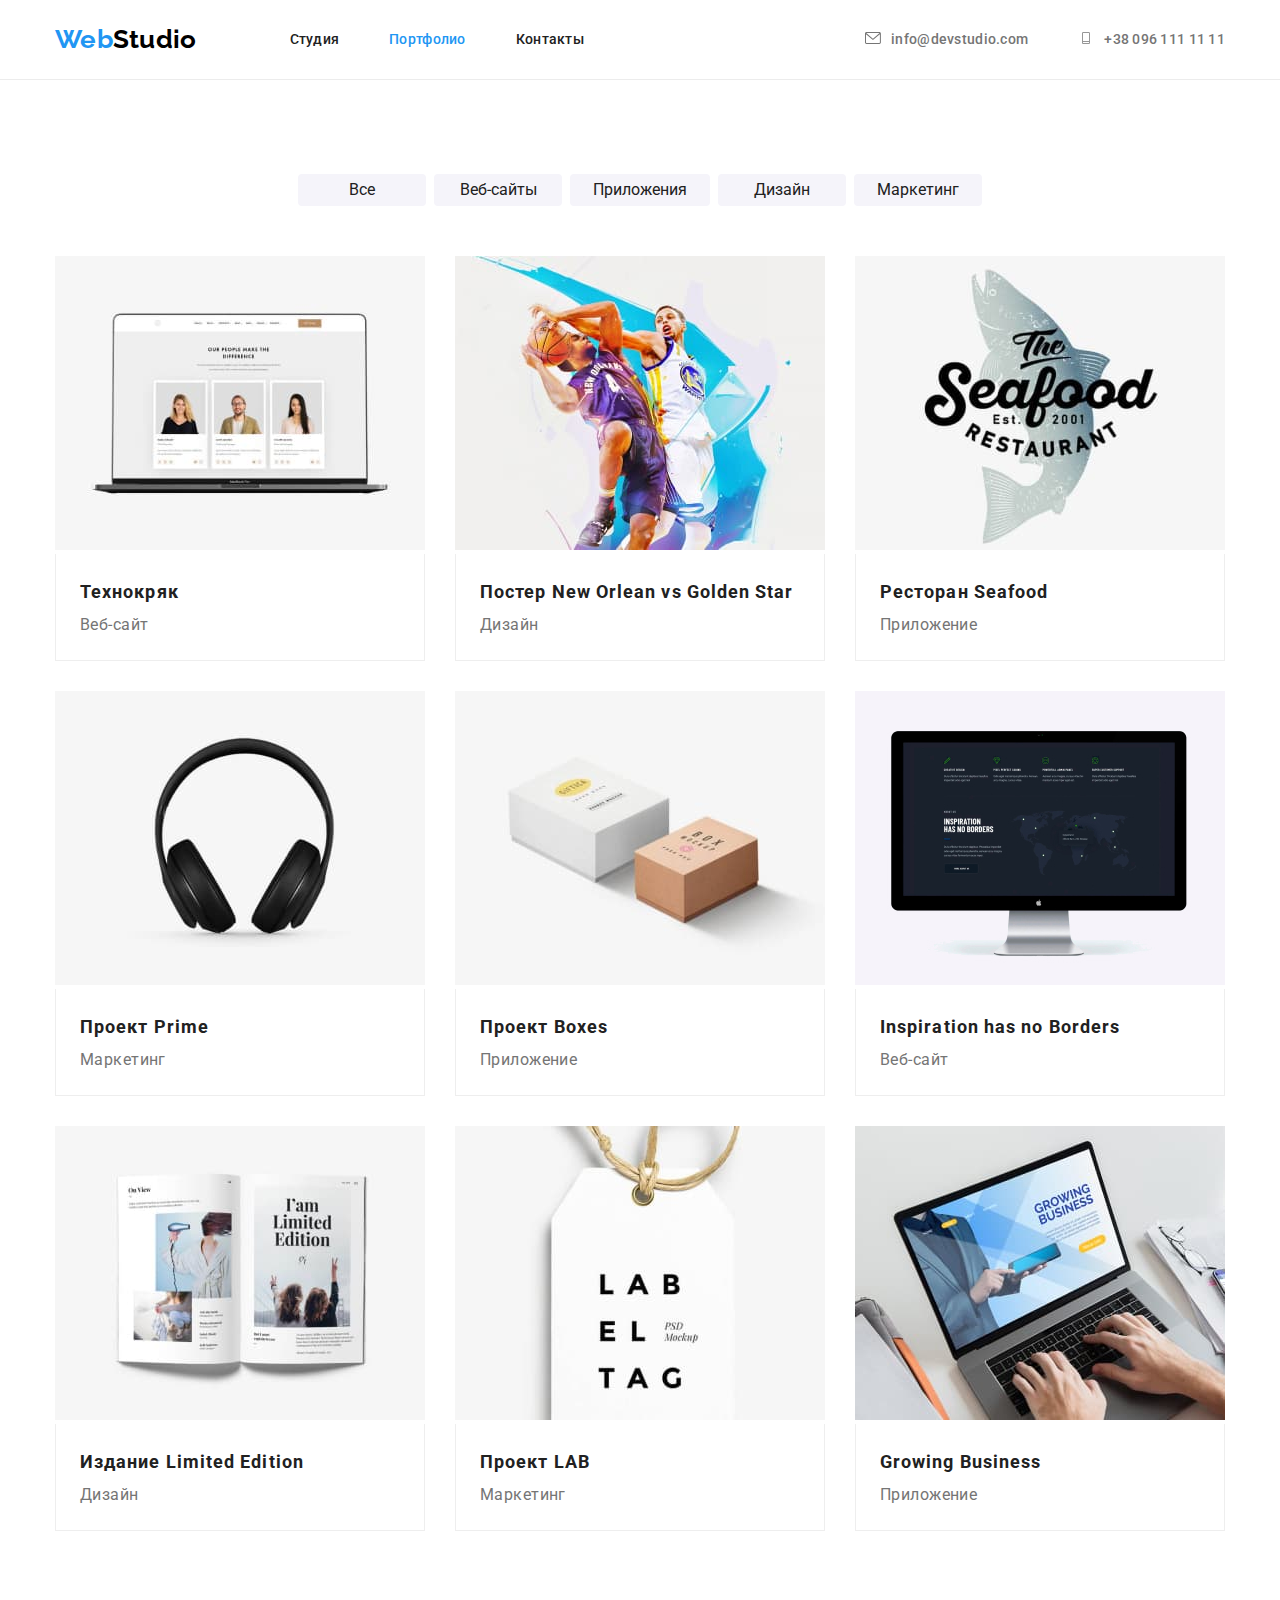
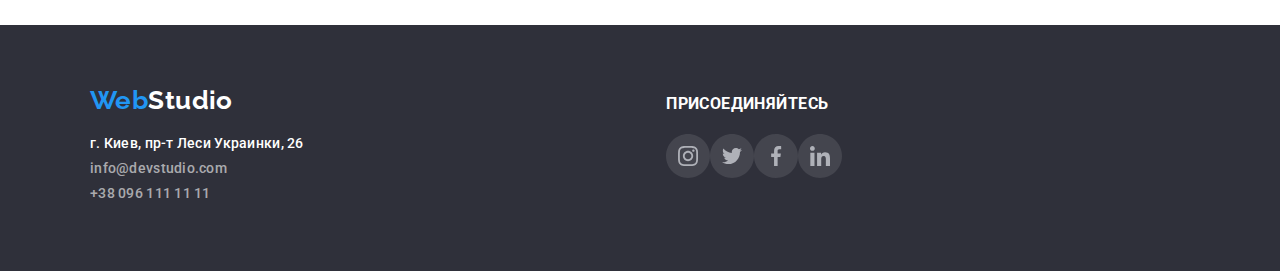
==== portfolio.html @ 5637cded "commit 4 dz" ====
<!DOCTYPE html>
<html lang="ru">

<head>
    <meta charset="UTF-8">
    <meta http-equiv="X-UA-Compatible" content="IE=edge">
    <meta name="viewport" content="width=device-width, initial-scale=1.0">
    <title>Портфолио</title>
    <link rel="preconnect" href="https://fonts.googleapis.com">
    <link rel="preconnect" href="https://fonts.gstatic.com" crossorigin>
    <link href="https://fonts.googleapis.com/css2?family=Raleway:wght@700&family=Roboto:wght@400;500;700;900&display=swap"
        rel="stylesheet">
    <link rel="stylesheet" href="https://cdnjs.cloudflare.com/ajax/libs/modern-normalize/1.1.0/modern-normalize.min.css">
    <link rel="stylesheet" href="./css/style.css">
</head>

<body>
     <header class="page-header">
            <div class="container contacts">
                <nav class="nav-conteiner">
                    <a href="" class="logo"><span class="logo-web">Web</span>Studio</a>
                    <ul class="nav-list">
                        <li class="nav-item"><a class="nav-link" href="./index.html">Студия</a></li>
                        <li class="nav-item"><a class="nav-link current" href="./portfolio.html">Портфолио</a></li>
                        <li class="nav-item"><a class="nav-link" href="">Контакты</a></li>
                    </ul>
                </nav>
                <ul class="contacts">
                    <li class="contacts-item"><a class="contacts-link" href="mailto:info@devstudio.com"></a>
                        <svg class="contacts-svg-mail">
                            <use href="./images/icons.svg/symbol-defs.svg#icon-mailto"></use>
                        </svg>info@devstudio.com
                    </li>
                    <li class="contacts-item"><a class="contacts-link" href="tel:+380961111111"></a>
                        <svg class="contacts-svg-tel">
                            <use href="./images/icons.svg/symbol-defs.svg#icon-tel"></use>
                        </svg>+38 096 111 11 11
                    </li>
                </ul>
            </div>
     </header>
     <main>
        <section class="section">
            <div class="container">
                <ul class="filter">
                    <li class="filter-item"><button type="button" class="filter-button">Все</button></li>
                    <li class="filter-item"><button type="button" class="filter-button">Веб-сайты</button></li>
                    <li class="filter-item"><button type="button" class="filter-button">Приложения</button></li>
                    <li class="filter-item"><button type="button" class="filter-button">Дизайн</button></li>
                    <li class="filter-item"><button type="button" class="filter-button">Маркетинг</button></li>
                </ul>
                <ul class="portfolio">
                    <li class="portfolio-item">
                        <a href="" class="portfolio-link">
                        <img class="portfolio-images" src="./images/img3.jpg" alt="открытый ноутбук на каотором изображено 3 человека " width="370" >
                        <div class="portfolio-title-description">
                             <h3 class="portfolio-title">Технокряк</h3>
                             <p class="portfolio-description">Веб-сайт</p>
                        </div>
                        </a>
                    </li>
                    <li class="portfolio-item">
                        <a href="" class="portfolio-link">
                        <img class="portfolio-images" src="./images/img1.jpg" alt="Постер New Orlean vs Golden Star" width="370" >
                        <div class="portfolio-title-description">
                             <h3 class="portfolio-title">Постер New Orlean vs Golden Star</h3>
                             <p class="portfolio-description">Дизайн</p>
                        </div>
                        </a>
                    </li>
                    <li class="portfolio-item">
                        <a href="" class="portfolio-link">
                        <img class="portfolio-images" src="./images/img2.jpg" alt="Ресторан Seafood" width="370" >
                        <div class="portfolio-title-description">
                             <h3 class="portfolio-title">Ресторан Seafood</h3>
                             <p class="portfolio-description">Приложение</p>
                        </div>
                        </a>
                    </li>
                    <li class="portfolio-item">
                        <a href="" class="portfolio-link">
                        <img class="portfolio-images" src="./images/img4.jpg" alt="черные наушники большие" width="370" >
                        <div class="portfolio-title-description">
                             <h3 class="portfolio-title">Проект Prime</h3>
                             <p class="portfolio-description">Маркетинг</p>
                        </div>
                        </a>
                    </li>
                    <li class="portfolio-item">
                        <a href="" class="portfolio-link">
                        <img class="portfolio-images" src="./images/img5.jpg" alt="посылка box" width="370">
                        <div class="portfolio-title-description">
                             <h3 class="portfolio-title">Проект Boxes</h3>
                             <p class="portfolio-description">Приложение</p>
                        </div>
                        </a>
                    </li>
                    <li class="portfolio-item">
                        <a href="" class="portfolio-link">
                        <img class="portfolio-images" src="./images/img6.jpg" alt="открыта страница на компьютере" width="370">
                        <div class="portfolio-title-description">
                             <h3 class="portfolio-title">Inspiration has no Borders</h3>
                             <p class="portfolio-description">Веб-сайт</p>
                        </div>
                        </a>
                    </li>
                    <li class="portfolio-item">
                        <a href="" class="portfolio-link">
                        <img  class="portfolio-images" src="./images/img7.jpg" alt="журнал в развороте" width="370">
                        <div class="portfolio-title-description">
                             <h3 class="portfolio-title">Издание Limited Edition</h3>
                             <p class="portfolio-description">Дизайн</p>
                        </div>
                        </a>
                    </li>
                    <li class="portfolio-item">
                        <a href="" class="portfolio-link">
                        <img class="portfolio-images" src="./images/img8.jpg" alt="белая этикетка" width="370"> 
                        <div class="portfolio-title-description">
                             <h3 class="portfolio-title">Проект LAB</h3>
                             <p class="portfolio-description">Маркетинг</p>
                        </div>
                        </a>
                    </li>
                    <li class="portfolio-item">
                        <a href="" class="portfolio-link">
                        <img class="portfolio-images" src="./images/img9.jpg" alt="человек печатает на ноутбуке" width="370">
                        <div class="portfolio-title-description">
                             <h3 class="portfolio-title">Growing Business</h3>
                             <p class="portfolio-description">Приложение</p>
                        </div>
                        </a>
                    </li>
                </ul>
            </div>
         </section>
    </main>   
 <footer class="footer-nav">
            <div class="container footer">
                 <a href="" class="logo-footer"><span class="logo-web">Web</span>Studio</a>
                 <address>
                     <ul class="footer-contacts item">
                         <li class="address-footer">г. Киев, пр-т Леси Украинки, 26</li>
                         <li><a class="contacts-link-footer" href="mailto:info@devstudio.com">info@devstudio.com</a></li>
                         <li><a class="contacts-link-footer" href="tel:+380961111111">+38 096 111 11 11</a></li>
                     </ul>
                </address>
             </div>
            <div class="icons-footer">
                <h3 class="heading-footer">ПРИСОЕДИНЯЙТЕСЬ</h3>
                <ul class="icons-link-footer">
                    <li><a href="" class="icons-link-footer"><svg class="icons-clients">
                                <use href="./images/icons.svg/symbol-defs.svg#icon-insta"></use>
                            </svg>
                        </a>
                    </li>
                    <li><a href="" class="icons-link-footer"><svg class="icons-clients">
                                <use href="./images/icons.svg/symbol-defs.svg#icon-twitter"></use>
                            </svg>
                        </a>
                    </li>
                    <li><a href="" class="icons-link-footer"><svg class="icons-clients">
                                <use href="./images/icons.svg/symbol-defs.svg#icon-facebook"></use>
                            </svg>
                        </a>
                    </li>
                    <li><a href="" class="icons-link-footer"><svg class="icons-clients">
                                <use href="./images/icons.svg/symbol-defs.svg#icon-in"></use>
                            </svg>
                        </a>
                    </li>
                </ul>
            </div>
 </footer>
</body>
</html>
---- css/style.css ----
:root {
  --primary-text-color: #757575;
  --second-color-white: #ffffff;
  --second-color-black: #212121;
  --accent-color: #2196f3;
}
body {
  color: var(--primary-text-color);
  font-family: Roboto, sans-serif;
  letter-spacing: 0.03em;
  font-size: 14px;
  line-height: 1.14;
  margin: 0;
}
.container {
  margin-left: auto;
  margin-right: auto;
  width: 1200px;
  padding-left: 15px;
  padding-right: 15px;
}
.section {
  padding-top: 94px;
  padding-bottom: 94px;
}
h1,
h2,
h3,
ul,
p {
  padding: 0;
  margin: 0;
  list-style: none;
}

/*Оформление логотипа*/
.logo,
.logo-footer {
  text-decoration: none;
  font-family: Raleway, cursive;
  font-weight: 700;
  font-size: 26px;
  line-height: 1.19;
  color: #000000;
}
.logo-footer {
  color: var(--second-color-white);
  margin-bottom: 20px;
  display: inline-block;
}
.logo-web {
  color: var(--accent-color);
}
.logo {
  margin-right: 93px;
}

/*Оформление нафигации header*/
.page-header {
  border-bottom: 1px solid #ececec;
  height: 80px;
  display: flex;
}
.nav-item,
.contacts {
  letter-spacing: 0.02em;
  font-weight: 500;
}

.nav-item :focus,
.nav-item :hover,
.contacts-item :hover,
.contacts-item :focus {
  color: var(--accent-color);
}
.nav-link.current {
  color: var(--accent-color);
}
.nav-link {
  color: var(--second-color-black);
  text-decoration: none;
}
.contacts-link {
  color: var(--primary-text-color);
  text-decoration: none;
}
.nav-conteiner {
  display: flex;
  align-items: center;
}
.nav-list {
  display: flex;
}
.contacts {
  display: flex;
  margin-left: auto;
}
.container.contacts {
  display: flex;
  align-items: center;
}
.nav-item:not(:last-child) {
  margin-right: 50px;
}
.contacts-item:not(:last-child) {
  margin-right: 50px;
}
.contacts-item {
  display: flex;
}
.contacts-svg-mail {
  width: 16px;
  height: 12px;
  fill: #757575;
  margin-right: 10px;
}
.contacts-svg-mail:hover,
.contacts-svg-mail:focus,
.contacts-svg-tel:hover,
.contacts-svg-tel:focus {
  fill: var(--accent-color);
}
.contacts-svg-tel {
  width: 16px;
  height: 12px;
  fill: #757575;
  margin-right: 10px;
}
/*Оформление нафигации footer*/
.footer-contacts.item {
  letter-spacing: 0.02em;
  font-weight: 500;
  color: var(--second-color-white);
  font-style: normal;
}
.address-footer {
  margin-bottom: 9px;
}
.footer-nav {
  background-color: #2f303a;
  padding-top: 60px;
  padding-bottom: 60px;
  display: flex;
  align-items: baseline;
}
.contacts-link-footer {
  color: rgba(255, 255, 255, 0.6);
  text-decoration: none;
  padding-bottom: 9px;
  display: block;
}
.contacts-link-foote:not(:last-child) {
  padding-bottom: 9px;
}
.icons-link-footer {
  height: 44px;
  width: 44px;
  border-radius: 50%;
  display: flex;
  display: flex;
  fill: rgba(255, 255, 255, 0.1);
}
.icons-footer {
  width: 100%;
  align-items: center;
  justify-content: flex-start;
}
.icons-link-footer svg {
  width: inherit;
  height: inherit;
}
.icons-link-footer :hover,
.icons-link-footer :focus {
  fill: var(--accent-color);
}
.container.footer {
  margin-left: 75px;
}
.heading-footer {
  padding-bottom: 20px;
  color: var(--second-color-white);
}

/* Оформление  кнопок*/
.hero-button {
  display: inline-block;
  background-color: var(--accent-color);
  color: var(--second-color-white);
  border: 1px solid transparent;
  border-radius: 4px;
  letter-spacing: 0.06em;
  font-weight: 700;
  font-size: 16px;
  line-height: 1.8;
  cursor: pointer;
  padding: 10px 32px;
  min-width: 200px;
  margin-top: 30px;
}
.hero-button :focus,
.hero-button :hover {
  color: var(--accent-color);
  box-shadow: 0px 4px 4px rgba(0, 0, 0, 0.15);
  border-radius: 4px;
}
.filter-button {
  background-color: #f5f4fa;
  color: var(--second-color-black);
  border: 1px solid transparent;
  border-radius: 4px;
  list-style: none;
  cursor: pointer;
  padding: 6px 22px;
  display: inline-block;
  min-width: 128px;
  text-align: center;
}
.filter-item :focus,
.filter-item :hover {
  background-color: var(--accent-color);
  color: var(--second-color-white);
  border-color: var(--accent-color);
  box-shadow: 0px 3px 1px rgba(0, 0, 0, 0.1), 0px 1px 2px rgba(0, 0, 0, 0.08),
    0px 2px 2px rgba(0, 0, 0, 0.12);
  border-radius: 4px;
}
.filter-item {
  font-weight: 500;
  font-size: 16px;
  line-height: 1.6;
}

/* Оформление секции герой*/
.hero {
  background-color: #2f303a;
  text-align: center;
  padding: 200px 0;
  background-image: linear-gradient(
      to bottom,
      rgba(47, 48, 58, 0.4),
      rgba(47, 48, 58, 0.4)
    ),
    url(../images/backgroundhero.jpg);
  background-size: cover;
  background-position: center;
}
.hero-title {
  color: var(--second-color-white);
  font-weight: 900;
  font-size: 44px;
  line-height: 1 0.36;
  letter-spacing: 0.06em;
}

/* Оформление секции advantages-list */
.advantages-title {
  font-weight: 700;
  color: var(--second-color-black);
  margin-bottom: 10px;
}
.advantages-text {
  line-height: 1.71;
  color: var(--primary-text-color);
}
.advantages-item:not(:last-child) {
  margin-right: 30px;
}
.advantages-list {
  display: flex;
}
.advantages-item::before {
  display: block;
  content: "";
  height: 120px;
  background-color: #f5f4fa;
  background-repeat: no-repeat;
  background-position: center;
  margin-bottom: 30px;
}
.icon-antenna::before {
  background-image: url(../images/icons.svg/antenna.svg);
}
.icon-clock::before {
  background-image: url(../images/icons.svg/clock.svg);
}
.icon-diagram::before {
  background-image: url(../images/icons.svg/diagram.svg);
}
.icon-astronaut::before {
  background-image: url(../images/icons.svg/astronaut.svg);
}

/* Оформление секции "Чем мы занимаемся"*/
.img,
.team-images .portfolio-images {
  display: block;
  width: 100%;
  height: auto;
}
.section.work {
  padding-top: 0;
}
.second-heading {
  margin-bottom: 50px;
}
.works {
  display: flex;
}
.works-item:not(:last-child) {
  margin-right: 30px;
}

/* Оформление секции "Наша команда"*/
.second-heading,
.second-heading-team {
  font-weight: 700;
  font-size: 36px;
  line-height: 2;
  color: var(--second-color-black);
  text-align: center;
}
.second-heading-team {
  margin-bottom: 50px;
}
.section.team {
  background-color: #f5f4fa;
}
.team-item {
  box-shadow: 0px 1px 3px rgba(0, 0, 0, 0.12), 0px 1px 1px rgba(0, 0, 0, 0.14),
    0px 2px 1px rgba(0, 0, 0, 0.2);
  border-radius: 0px 0px 4px 4px;
  background-color: var(--second-color-white);
}
.team-title-description {
  padding-top: 30px;
  padding-bottom: 16px;
}
.team-title {
  font-weight: 500;
  font-size: 16px;
  line-height: 1.18;
  color: var(--second-color-black);
  text-align: center;
  margin-bottom: 10px;
}
.team-description {
  font-size: 16px;
  line-height: 1.18;
  color: var(--primary-text-color);
  text-align: center;
}
.team-list {
  display: flex;
}
.team-item:not(:last-child) {
  margin-right: 30px;
}
.team-icons {
  display: flex;
  width: 100%;
  align-items: center;
  justify-content: space-between;
  padding: 0 32px 30px;
}
.icons-link {
  height: 44px;
  width: 44px;
  border-radius: 50%;
  fill: white;
}

.icons-link svg {
  width: inherit;
  height: inherit;
}
.icons-link :hover.icons-social,
.icons-link :focus.icons-social {
  fill: var(--accent-color);
  fill-opacity: 1;
}

/* Оформление секции наши клиенты */
.icons-link-clients {
  display: flex;
  height: 92px;
  width: 170px;
  border: 1px solid #afb1b8;
}
.icons-link-clients :hover,
.icons-link-clients .footer-nav {
  border: 1px solid var(--accent-color);
}
.cleent-icons {
  display: flex;
  width: 100%;
  align-items: center;
  justify-content: space-between;
}

/* Оформление страницы,секции портфолио */
.portfolio-title-description {
  padding-top: 20px;
  padding-bottom: 20px;
  border-right: 1px solid #eeeeee;
  border-bottom: 1px solid #eeeeee;
  border-left: 1px solid #eeeeee;
}
.portfolio-item {
  background: var(--second-color-white);
  box-sizing: border-box;
  margin-right: 30px;
  margin-bottom: 30px;
}
.portfolio-item :focus,
.portfolio-item :hover {
  box-shadow: 0px 1px 1px rgba(0, 0, 0, 0.12), 0px 4px 4px rgba(0, 0, 0, 0.06),
    1px 4px 6px rgba(0, 0, 0, 0.16);
}
.portfolio-title {
  font-weight: 700;
  font-size: 18px;
  line-height: 2;
  letter-spacing: 0.06em;
  color: var(--second-color-black);
  padding-left: 24px;
}
.portfolio-description {
  font-size: 16px;
  line-height: 1.87;
  color: var(--primary-text-color);
  padding-left: 24px;
}
.portfolio-link {
  text-decoration: none;
  display: block;
}
.filter {
  margin-bottom: 50px;
  display: flex;
  justify-content: center;
}
.filter-item:not(:last-child) {
  margin-right: 8px;
}
.portfolio {
  display: flex;
  flex-wrap: wrap;
}
.portfolio-item:nth-child(3n) {
  margin-right: 0;
}
.portfolio-item:nth-last-child(-n + 3) {
  margin-bottom: 0;
}
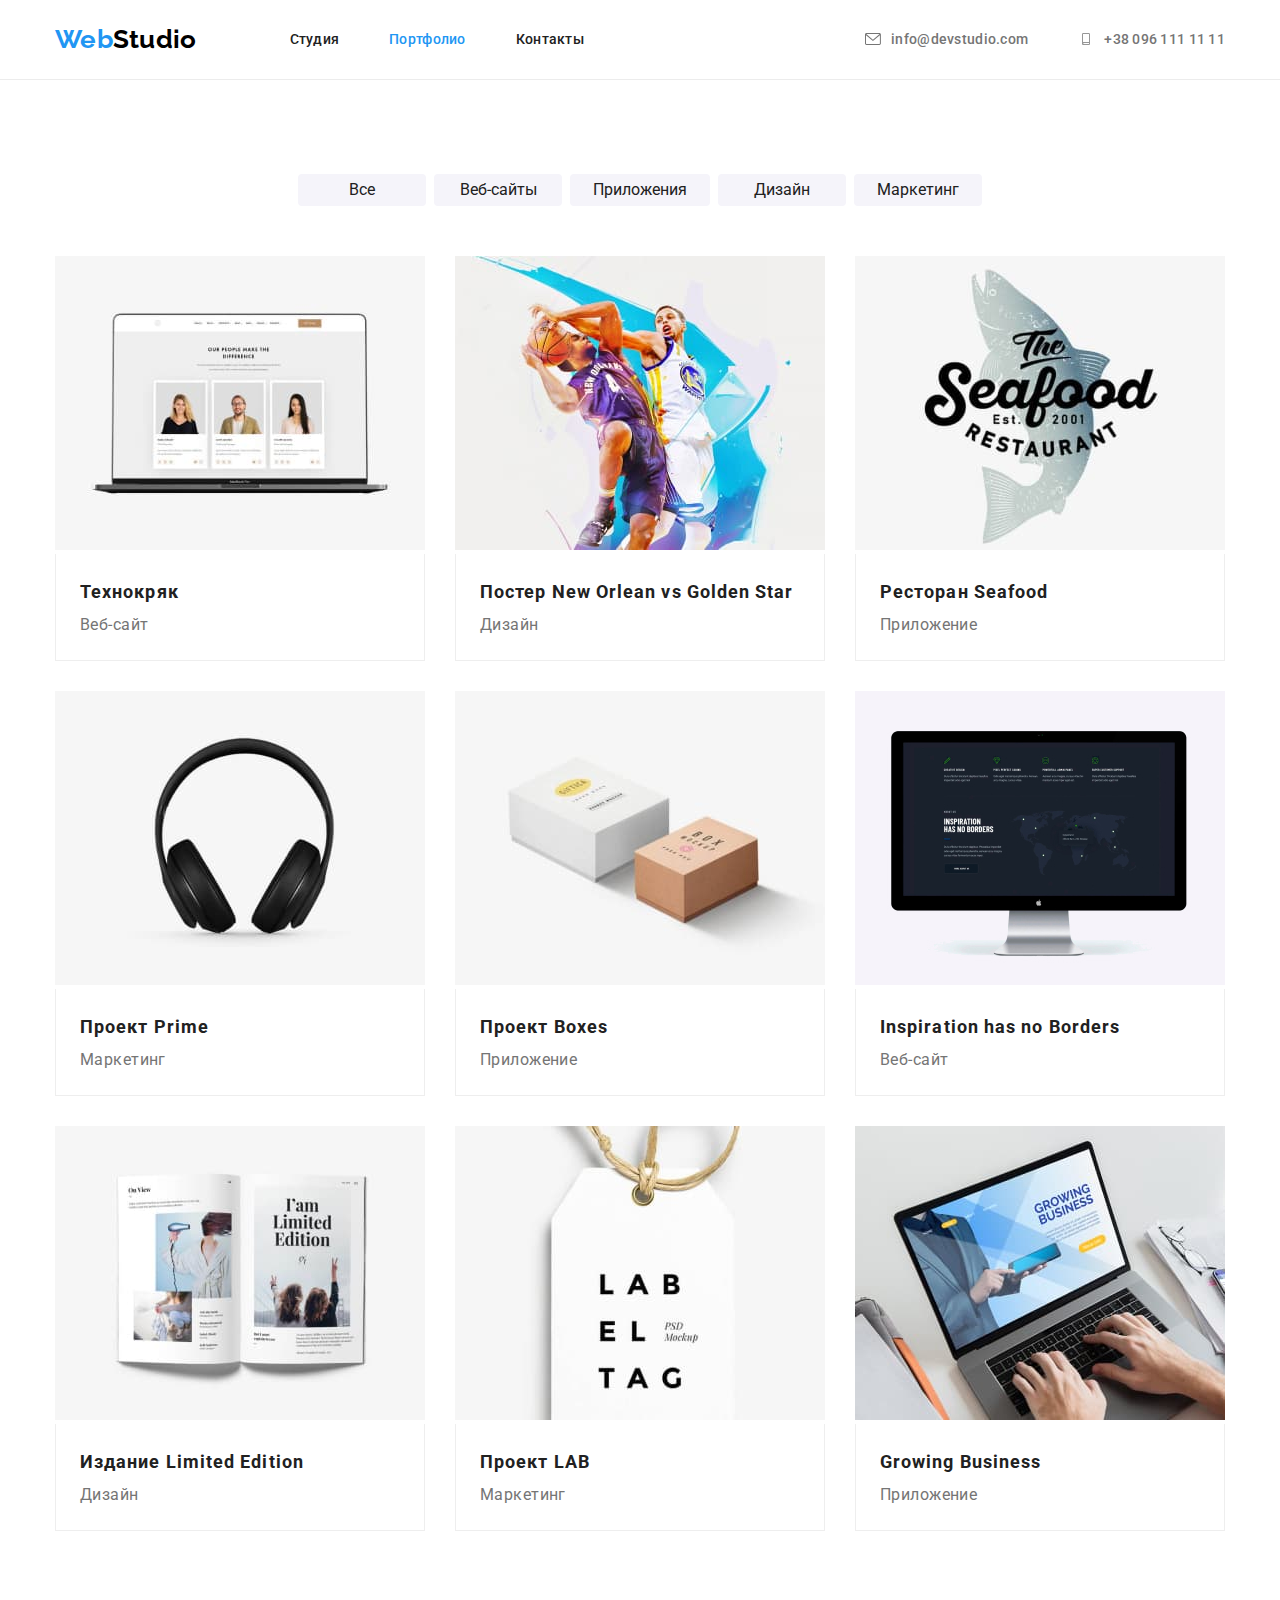
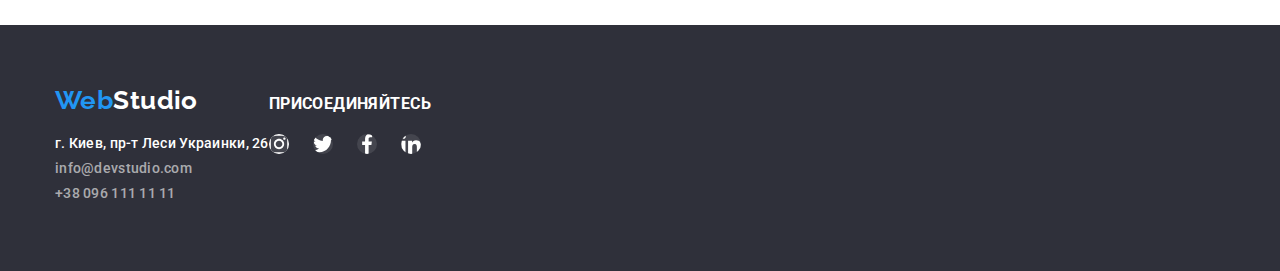
==== commit 4c313a79: "fix 4dz" ====
--- a/portfolio.html
+++ b/portfolio.html
@@ -26,15 +26,15 @@
                     </ul>
                 </nav>
                 <ul class="contacts">
-                    <li class="contacts-item"><a class="contacts-link" href="mailto:info@devstudio.com"></a>
-                        <svg class="contacts-svg-mail">
-                            <use href="./images/icons.svg/symbol-defs.svg#icon-mailto"></use>
-                        </svg>info@devstudio.com
+                    <li class="contacts-item">
+                        <a class="contacts-link" href="mailto:info@devstudio.com"><svg class="contacts-svg-mail">
+                                <use href="./images/symbol-defs.svg#icon-mail"></use>
+                            </svg>info@devstudio.com</a>
                     </li>
-                    <li class="contacts-item"><a class="contacts-link" href="tel:+380961111111"></a>
-                        <svg class="contacts-svg-tel">
-                            <use href="./images/icons.svg/symbol-defs.svg#icon-tel"></use>
-                        </svg>+38 096 111 11 11
+                    <li class="contacts-item">
+                        <a class="contacts-link" href="tel:+380961111111"><svg class="contacts-svg-tel">
+                                <use href="./images/symbol-defs.svg#icon-tel"></use>
+                            </svg>+38 096 111 11 11</a>
                     </li>
                 </ul>
             </div>
@@ -135,42 +135,44 @@
             </div>
          </section>
     </main>   
- <footer class="footer-nav">
-            <div class="container footer">
-                 <a href="" class="logo-footer"><span class="logo-web">Web</span>Studio</a>
-                 <address>
-                     <ul class="footer-contacts item">
-                         <li class="address-footer">г. Киев, пр-т Леси Украинки, 26</li>
-                         <li><a class="contacts-link-footer" href="mailto:info@devstudio.com">info@devstudio.com</a></li>
-                         <li><a class="contacts-link-footer" href="tel:+380961111111">+38 096 111 11 11</a></li>
-                     </ul>
-                </address>
-             </div>
-            <div class="icons-footer">
-                <h3 class="heading-footer">ПРИСОЕДИНЯЙТЕСЬ</h3>
-                <ul class="icons-link-footer">
-                    <li><a href="" class="icons-link-footer"><svg class="icons-clients">
-                                <use href="./images/icons.svg/symbol-defs.svg#icon-insta"></use>
-                            </svg>
-                        </a>
-                    </li>
-                    <li><a href="" class="icons-link-footer"><svg class="icons-clients">
-                                <use href="./images/icons.svg/symbol-defs.svg#icon-twitter"></use>
-                            </svg>
-                        </a>
-                    </li>
-                    <li><a href="" class="icons-link-footer"><svg class="icons-clients">
-                                <use href="./images/icons.svg/symbol-defs.svg#icon-facebook"></use>
-                            </svg>
-                        </a>
-                    </li>
-                    <li><a href="" class="icons-link-footer"><svg class="icons-clients">
-                                <use href="./images/icons.svg/symbol-defs.svg#icon-in"></use>
-                            </svg>
-                        </a>
-                    </li>
+<footer class="footer-nav ">
+    <div class="container footer">
+        <div>
+            <a href="" class="logo-footer"><span class="logo-web">Web</span>Studio</a>
+            <address>
+                <ul class="footer-contacts item">
+                    <li class="address-footer">г. Киев, пр-т Леси Украинки, 26</li>
+                    <li><a class="contacts-link-footer" href="mailto:info@devstudio.com">info@devstudio.com</a></li>
+                    <li><a class="contacts-link-footer" href="tel:+380961111111">+38 096 111 11 11</a></li>
                 </ul>
-            </div>
- </footer>
+            </address>
+        </div>
+        <div>
+            <h3 class="heading-footer">ПРИСОЕДИНЯЙТЕСЬ</h3>
+            <ul class="footer-link-icons">
+                <li><a href="" class="footer-link"><svg class="footer-icons">
+                            <use href="./images/symbol-defs.svg#icon-instagram"></use>
+                        </svg>
+                    </a>
+                </li>
+                <li><a href="" class="footer-link"><svg class="footer-icons">
+                            <use href="./images/symbol-defs.svg#icon-twitter"></use>
+                        </svg>
+                    </a>
+                </li>
+                <li><a href="" class="footer-link"><svg class="footer-icons">
+                            <use href="./images/symbol-defs.svg#icon-facebook"></use>
+                        </svg>
+                    </a>
+                </li>
+                <li><a href="" class="footer-link"><svg class="footer-icons">
+                            <use href="./images/symbol-defs.svg#icon-linkedin"></use>
+                        </svg>
+                    </a>
+                </li>
+            </ul>
+        </div>
+    </div>
+</footer>
 </body>
 </html>--- a/css/style.css
+++ b/css/style.css
@@ -66,7 +66,6 @@
   letter-spacing: 0.02em;
   font-weight: 500;
 }
-
 .nav-item :focus,
 .nav-item :hover,
 .contacts-item :hover,
@@ -83,6 +82,8 @@
 .contacts-link {
   color: var(--primary-text-color);
   text-decoration: none;
+  display: flex;
+  align-items: center;
 }
 .nav-conteiner {
   display: flex;
@@ -107,6 +108,13 @@
 }
 .contacts-item {
   display: flex;
+}
+/* Оформление svg-иконок в навигации header */
+.contacts-link :hover.contacts-svg-mail,
+.contacts-link :focus.contacts-svg-mail,
+.contacts-link :hover.contacts-svg-tel,
+.contacts-link :focus.contacts-svg-tel {
+  fill: var(--accent-color);
 }
 .contacts-svg-mail {
   width: 16px;
@@ -114,12 +122,6 @@
   fill: #757575;
   margin-right: 10px;
 }
-.contacts-svg-mail:hover,
-.contacts-svg-mail:focus,
-.contacts-svg-tel:hover,
-.contacts-svg-tel:focus {
-  fill: var(--accent-color);
-}
 .contacts-svg-tel {
   width: 16px;
   height: 12px;
@@ -152,35 +154,41 @@
 .contacts-link-foote:not(:last-child) {
   padding-bottom: 9px;
 }
-.icons-link-footer {
-  height: 44px;
-  width: 44px;
-  border-radius: 50%;
-  display: flex;
-  display: flex;
-  fill: rgba(255, 255, 255, 0.1);
-}
-.icons-footer {
-  width: 100%;
-  align-items: center;
-  justify-content: flex-start;
-}
-.icons-link-footer svg {
-  width: inherit;
-  height: inherit;
-}
-.icons-link-footer :hover,
-.icons-link-footer :focus {
-  fill: var(--accent-color);
-}
-.container.footer {
-  margin-left: 75px;
-}
 .heading-footer {
   padding-bottom: 20px;
   color: var(--second-color-white);
 }
 
+/* Оформление svg-иконок в навигации footer */
+.footer-link-icons {
+  display: flex;
+}
+.footer-link {
+  display: flex;
+  width: 44px;
+  height: 44px;
+}
+.footer-icons {
+  display: flex;
+  fill: white;
+  width: 20px;
+  height: 20px;
+  margin-right: 10px;
+  justify-content: center;
+  align-items: center;
+  background: rgba(255, 255, 255, 0.1);
+  border-radius: 50%;
+}
+.container.footer {
+  display: flex;
+  align-items: baseline;
+}
+.footer-link :hover.footer-icons,
+.footer-link :focus.footer-icons {
+  fill: white;
+  background-color: var(--accent-color);
+  border-radius: 50%;
+}
 /* Оформление  кнопок*/
 .hero-button {
   display: inline-block;
@@ -268,28 +276,19 @@
 .advantages-list {
   display: flex;
 }
-.advantages-item::before {
-  display: block;
-  content: "";
-  height: 120px;
+/*Оформление svg-иконок в advantages */
+.advantages-container {
   background-color: #f5f4fa;
-  background-repeat: no-repeat;
-  background-position: center;
+  border-radius: 4px;
+  padding: 25px 0 25px;
+  display: flex;
+  justify-content: center;
   margin-bottom: 30px;
 }
-.icon-antenna::before {
-  background-image: url(../images/icons.svg/antenna.svg);
-}
-.icon-clock::before {
-  background-image: url(../images/icons.svg/clock.svg);
-}
-.icon-diagram::before {
-  background-image: url(../images/icons.svg/diagram.svg);
-}
-.icon-astronaut::before {
-  background-image: url(../images/icons.svg/astronaut.svg);
-}
-
+.advantages-icon {
+  height: 70px;
+  width: 70px;
+}
 /* Оформление секции "Чем мы занимаемся"*/
 .img,
 .team-images .portfolio-images {
@@ -333,7 +332,7 @@
 }
 .team-title-description {
   padding-top: 30px;
-  padding-bottom: 16px;
+  padding-bottom: 30px;
 }
 .team-title {
   font-weight: 500;
@@ -348,10 +347,13 @@
   line-height: 1.18;
   color: var(--primary-text-color);
   text-align: center;
+  margin-bottom: 16px;
 }
 .team-list {
   display: flex;
 }
+
+/*Оформление svg-иконок в team */
 .team-item:not(:last-child) {
   margin-right: 30px;
 }
@@ -359,42 +361,53 @@
   display: flex;
   width: 100%;
   align-items: center;
-  justify-content: space-between;
-  padding: 0 32px 30px;
+  justify-content: center;
 }
 .icons-link {
+  display: flex;
+  margin-right: 10px;
+  width: 44px;
   height: 44px;
-  width: 44px;
-  border-radius: 50%;
-  fill: white;
-}
-
-.icons-link svg {
-  width: inherit;
-  height: inherit;
+  align-items: center;
+  justify-content: center;
+}
+.icons-social {
+  width: 20px;
+  height: 20px;
+  fill: #afb1b8;
 }
 .icons-link :hover.icons-social,
 .icons-link :focus.icons-social {
+  fill: white;
+  background-color: var(--accent-color);
+  border-radius: 50%;
+}
+
+/* Оформление секции наши клиенты */
+.client-link-icons {
+  display: flex;
+}
+.clients-link {
+  align-items: center;
+  display: flex;
+  width: 170px;
+  height: 92px;
+  align-items: center;
+  border: 1px solid #afb1b8;
+  justify-content: center;
+  margin-right: 30px;
+  border-radius: 5%;
+}
+.client-link-icons :hover,
+.client-link-icons :focus {
+  border-color: var(--accent-color);
   fill: var(--accent-color);
-  fill-opacity: 1;
-}
-
-/* Оформление секции наши клиенты */
-.icons-link-clients {
-  display: flex;
-  height: 92px;
-  width: 170px;
-  border: 1px solid #afb1b8;
-}
-.icons-link-clients :hover,
-.icons-link-clients .footer-nav {
-  border: 1px solid var(--accent-color);
-}
-.cleent-icons {
-  display: flex;
-  width: 100%;
-  align-items: center;
-  justify-content: space-between;
+}
+.clients-icons {
+  display: flex;
+  width: 106px;
+  height: 60px;
+  fill: #afb1b8;
 }
 
 /* Оформление страницы,секции портфолио */
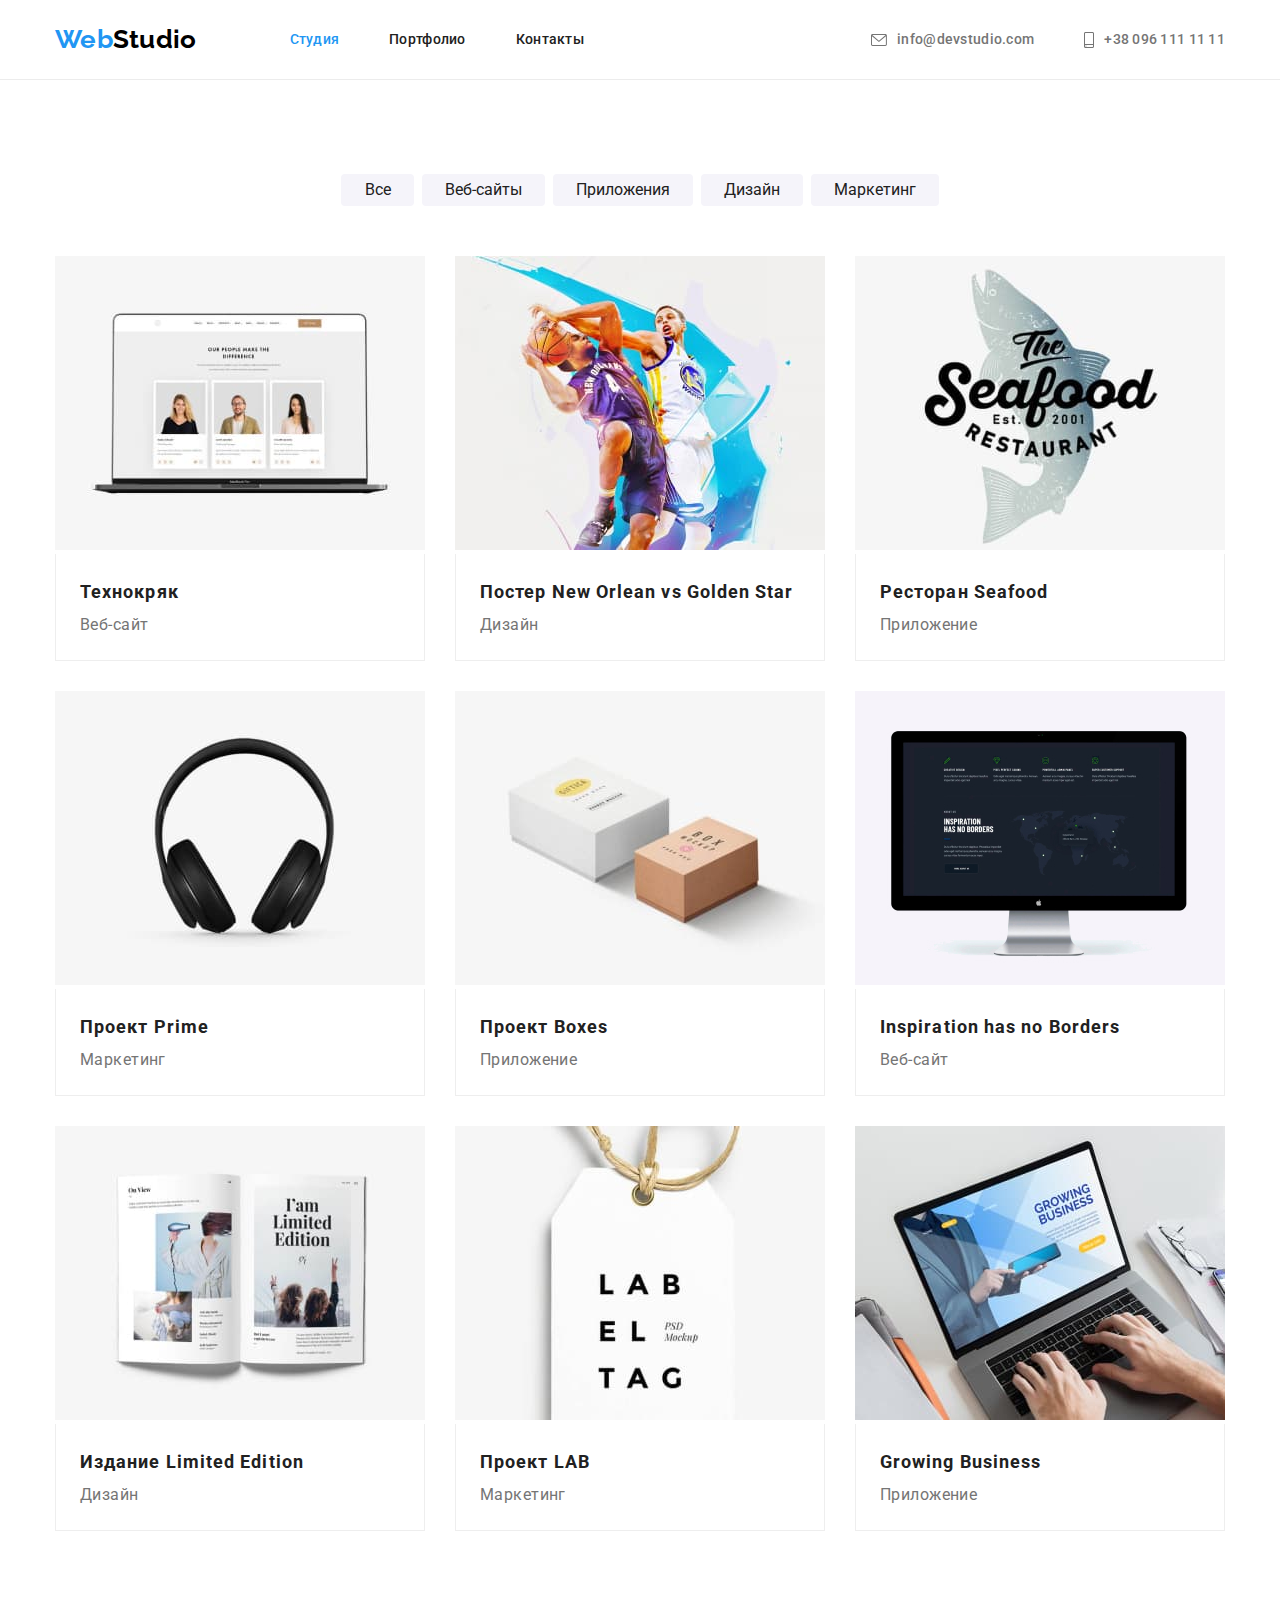
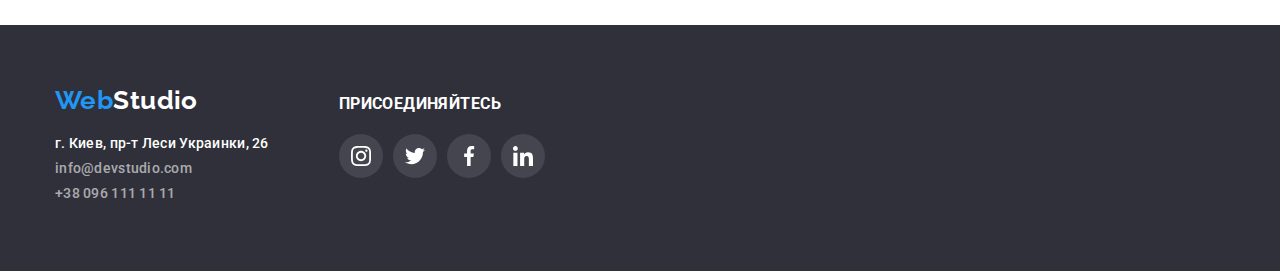
==== commit 308f59e3: "fix dz" ====
--- a/portfolio.html
+++ b/portfolio.html
@@ -15,30 +15,31 @@
 </head>
 
 <body>
-     <header class="page-header">
-            <div class="container contacts">
-                <nav class="nav-conteiner">
-                    <a href="" class="logo"><span class="logo-web">Web</span>Studio</a>
-                    <ul class="nav-list">
-                        <li class="nav-item"><a class="nav-link" href="./index.html">Студия</a></li>
-                        <li class="nav-item"><a class="nav-link current" href="./portfolio.html">Портфолио</a></li>
-                        <li class="nav-item"><a class="nav-link" href="">Контакты</a></li>
-                    </ul>
-                </nav>
-                <ul class="contacts">
-                    <li class="contacts-item">
-                        <a class="contacts-link" href="mailto:info@devstudio.com"><svg class="contacts-svg-mail">
-                                <use href="./images/symbol-defs.svg#icon-mail"></use>
-                            </svg>info@devstudio.com</a>
-                    </li>
-                    <li class="contacts-item">
-                        <a class="contacts-link" href="tel:+380961111111"><svg class="contacts-svg-tel">
-                                <use href="./images/symbol-defs.svg#icon-tel"></use>
-                            </svg>+38 096 111 11 11</a>
-                    </li>
+    <header class="page-header">
+        <div class="container contacts">
+            <nav class="nav-conteiner">
+                <a href="" class="logo"><span class="logo-web">Web</span>Studio</a>
+                <ul class="nav-list">
+                    <li class="nav-item"><a class="nav-link current" href="./index.html">Студия</a></li>
+                    <li class="nav-item"><a class="nav-link" href="./portfolio.html">Портфолио</a></li>
+                    <li class="nav-item"><a class="nav-link" href="">Контакты</a></li>
                 </ul>
-            </div>
-     </header>
+            </nav>
+            <ul class="contacts">
+                <li class="contacts-item">
+                    <a class="contacts-link" href="mailto:info@devstudio.com"><svg class="contacts-svg" width="16"
+                            height="12">
+                            <use href="./images/symbol-defs.svg#icon-mail"></use>
+                        </svg>info@devstudio.com</a>
+                </li>
+                <li class="contacts-item">
+                    <a class="contacts-link" href="tel:+380961111111"><svg class="contacts-svg" width="10" height="16">
+                            <use href="./images/symbol-defs.svg#icon-tel"></use>
+                        </svg>+38 096 111 11 11</a>
+                </li>
+            </ul>
+        </div>
+    </header>
      <main>
         <section class="section">
             <div class="container">
@@ -137,7 +138,7 @@
     </main>   
 <footer class="footer-nav ">
     <div class="container footer">
-        <div>
+        <div class="footer-element">
             <a href="" class="logo-footer"><span class="logo-web">Web</span>Studio</a>
             <address>
                 <ul class="footer-contacts item">
@@ -150,22 +151,22 @@
         <div>
             <h3 class="heading-footer">ПРИСОЕДИНЯЙТЕСЬ</h3>
             <ul class="footer-link-icons">
-                <li><a href="" class="footer-link"><svg class="footer-icons">
+                <li class="footer-item"><a href="" class="footer-link"><svg class="footer-icons">
                             <use href="./images/symbol-defs.svg#icon-instagram"></use>
                         </svg>
                     </a>
                 </li>
-                <li><a href="" class="footer-link"><svg class="footer-icons">
+                <li class="footer-item"><a href="" class="footer-link"><svg class="footer-icons">
                             <use href="./images/symbol-defs.svg#icon-twitter"></use>
                         </svg>
                     </a>
                 </li>
-                <li><a href="" class="footer-link"><svg class="footer-icons">
+                <li class="footer-item"><a href="" class="footer-link"><svg class="footer-icons">
                             <use href="./images/symbol-defs.svg#icon-facebook"></use>
                         </svg>
                     </a>
                 </li>
-                <li><a href="" class="footer-link"><svg class="footer-icons">
+                <li class="footer-item"><a href="" class="footer-link"><svg class="footer-icons">
                             <use href="./images/symbol-defs.svg#icon-linkedin"></use>
                         </svg>
                     </a>
--- a/css/style.css
+++ b/css/style.css
@@ -75,6 +75,7 @@
 .nav-link.current {
   color: var(--accent-color);
 }
+
 .nav-link {
   color: var(--second-color-black);
   text-decoration: none;
@@ -110,24 +111,15 @@
   display: flex;
 }
 /* Оформление svg-иконок в навигации header */
-.contacts-link :hover.contacts-svg-mail,
-.contacts-link :focus.contacts-svg-mail,
-.contacts-link :hover.contacts-svg-tel,
-.contacts-link :focus.contacts-svg-tel {
+.contacts-link :hover.contacts-svg,
+.contacts-link :focus.contacts-svg {
   fill: var(--accent-color);
 }
-.contacts-svg-mail {
-  width: 16px;
-  height: 12px;
-  fill: #757575;
+.contacts-svg {
   margin-right: 10px;
-}
-.contacts-svg-tel {
-  width: 16px;
-  height: 12px;
-  fill: #757575;
-  margin-right: 10px;
-}
+  fill: currentColor;
+}
+
 /*Оформление нафигации footer*/
 .footer-contacts.item {
   letter-spacing: 0.02em;
@@ -142,8 +134,6 @@
   background-color: #2f303a;
   padding-top: 60px;
   padding-bottom: 60px;
-  display: flex;
-  align-items: baseline;
 }
 .contacts-link-footer {
   color: rgba(255, 255, 255, 0.6);
@@ -155,7 +145,7 @@
   padding-bottom: 9px;
 }
 .heading-footer {
-  padding-bottom: 20px;
+  margin-bottom: 20px;
   color: var(--second-color-white);
 }
 
@@ -167,27 +157,29 @@
   display: flex;
   width: 44px;
   height: 44px;
+  align-items: center;
+  justify-content: center;
+  border-radius: 50%;
+  background-color: rgba(255, 255, 255, 0.1);
 }
 .footer-icons {
-  display: flex;
   fill: white;
   width: 20px;
   height: 20px;
+}
+.container.footer {
+  display: flex;
+  align-items: baseline;
+}
+.footer-element {
+  margin-right: 70px;
+}
+.footer-item {
   margin-right: 10px;
-  justify-content: center;
-  align-items: center;
-  background: rgba(255, 255, 255, 0.1);
-  border-radius: 50%;
-}
-.container.footer {
-  display: flex;
-  align-items: baseline;
-}
-.footer-link :hover.footer-icons,
-.footer-link :focus.footer-icons {
-  fill: white;
+}
+.footer-link:hover,
+.footer-link:focus {
   background-color: var(--accent-color);
-  border-radius: 50%;
 }
 /* Оформление  кнопок*/
 .hero-button {
@@ -220,7 +212,7 @@
   cursor: pointer;
   padding: 6px 22px;
   display: inline-block;
-  min-width: 128px;
+  min-width: 73px;
   text-align: center;
 }
 .filter-item :focus,
@@ -357,7 +349,7 @@
 .team-item:not(:last-child) {
   margin-right: 30px;
 }
-.team-icons {
+.social-icons {
   display: flex;
   width: 100%;
   align-items: center;
@@ -365,22 +357,27 @@
 }
 .icons-link {
   display: flex;
-  margin-right: 10px;
   width: 44px;
   height: 44px;
   align-items: center;
   justify-content: center;
+  border-radius: 50%;
 }
 .icons-social {
   width: 20px;
   height: 20px;
   fill: #afb1b8;
 }
-.icons-link :hover.icons-social,
-.icons-link :focus.icons-social {
+.icons-link:hover .icons-social,
+.icons-link:focus .icons-social {
   fill: white;
+}
+.icons-link:hover,
+.icons-link:focus {
   background-color: var(--accent-color);
-  border-radius: 50%;
+}
+.social-item {
+  margin-right: 10px;
 }
 
 /* Оформление секции наши клиенты */
@@ -395,21 +392,26 @@
   align-items: center;
   border: 1px solid #afb1b8;
   justify-content: center;
+  border-radius: 5%;
+}
+.client-item {
   margin-right: 30px;
-  border-radius: 5%;
-}
-.client-link-icons :hover,
-.client-link-icons :focus {
-  border-color: var(--accent-color);
-  fill: var(--accent-color);
-}
+}
+
 .clients-icons {
   display: flex;
   width: 106px;
   height: 60px;
   fill: #afb1b8;
 }
-
+.clients-link:hover,
+.clients-link:focus {
+  border-color: var(--accent-color);
+}
+.clients-link:hover .clients-icons,
+.clients-link:focus .clients-icons {
+  fill: var(--accent-color);
+}
 /* Оформление страницы,секции портфолио */
 .portfolio-title-description {
   padding-top: 20px;
@@ -424,11 +426,12 @@
   margin-right: 30px;
   margin-bottom: 30px;
 }
-.portfolio-item :focus,
-.portfolio-item :hover {
+.portfolio-link:hover,
+.portfolio-link:focus {
   box-shadow: 0px 1px 1px rgba(0, 0, 0, 0.12), 0px 4px 4px rgba(0, 0, 0, 0.06),
     1px 4px 6px rgba(0, 0, 0, 0.16);
 }
+
 .portfolio-title {
   font-weight: 700;
   font-size: 18px;
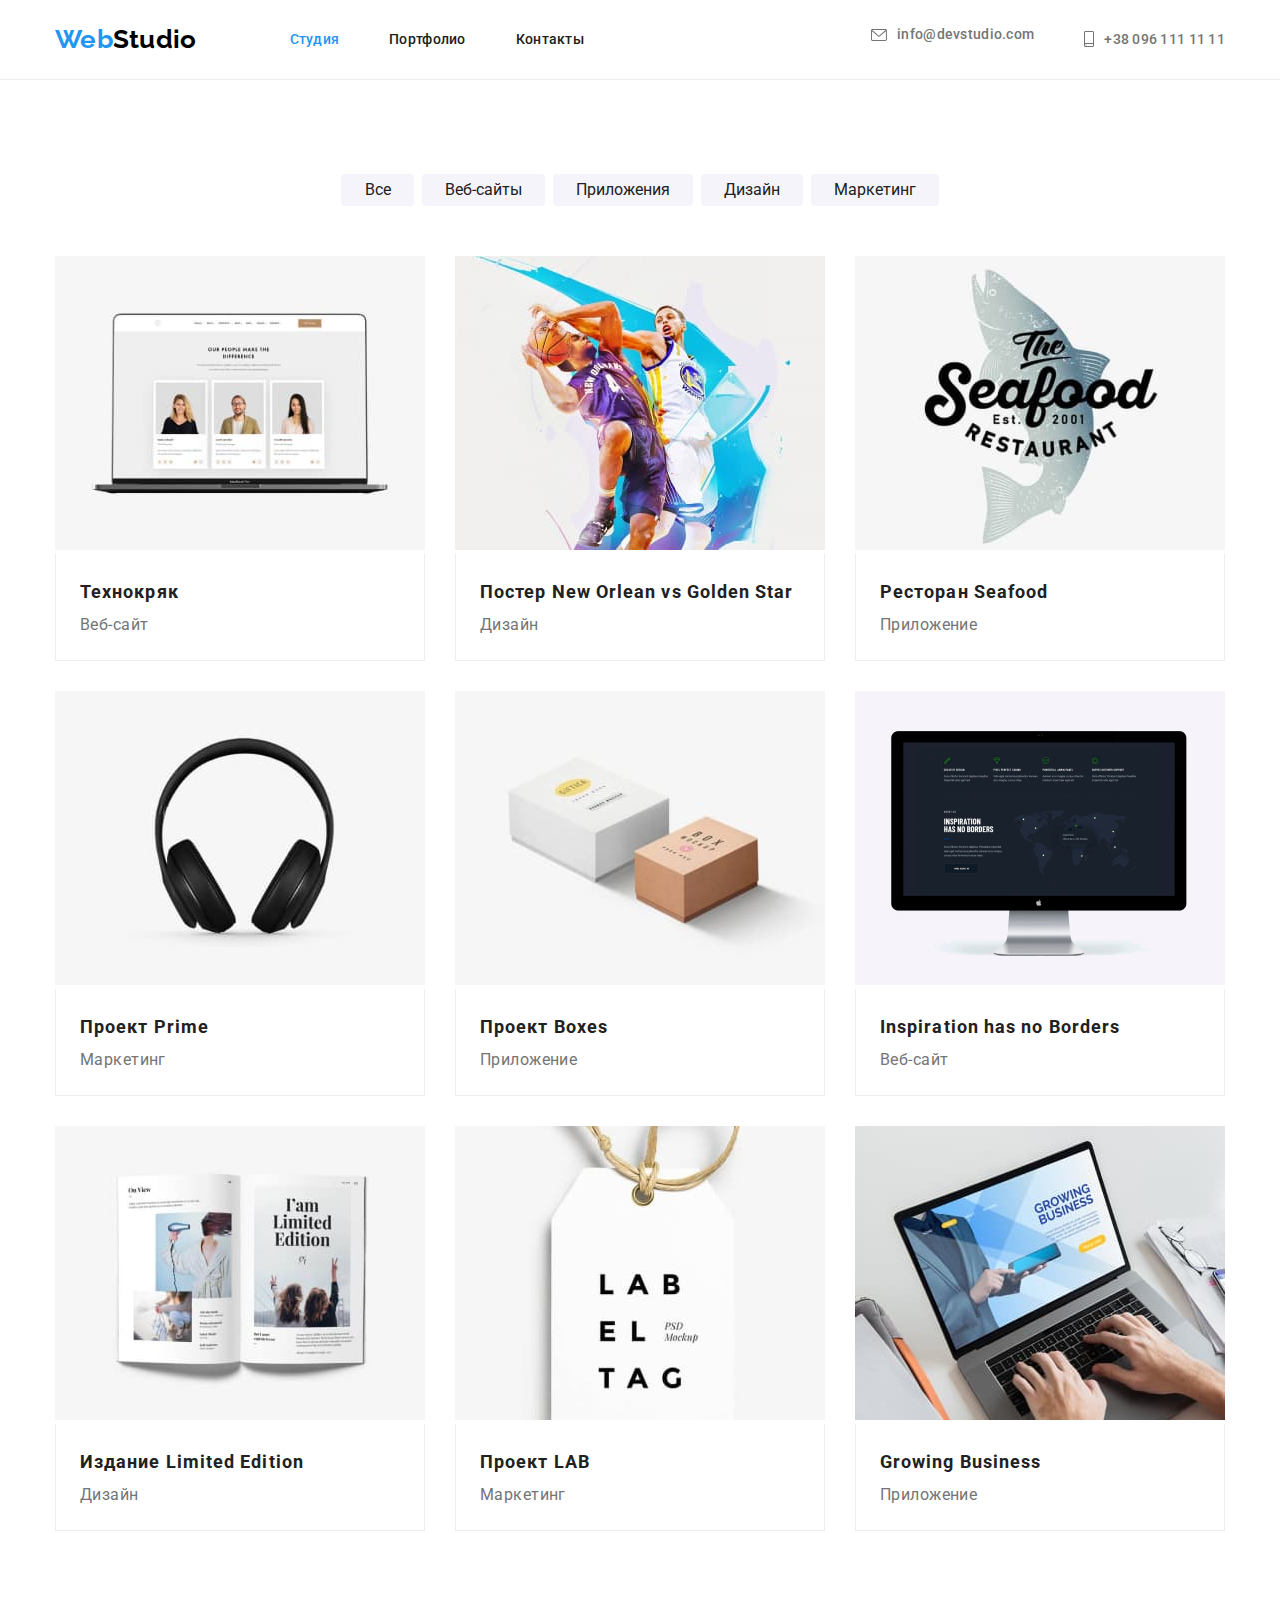
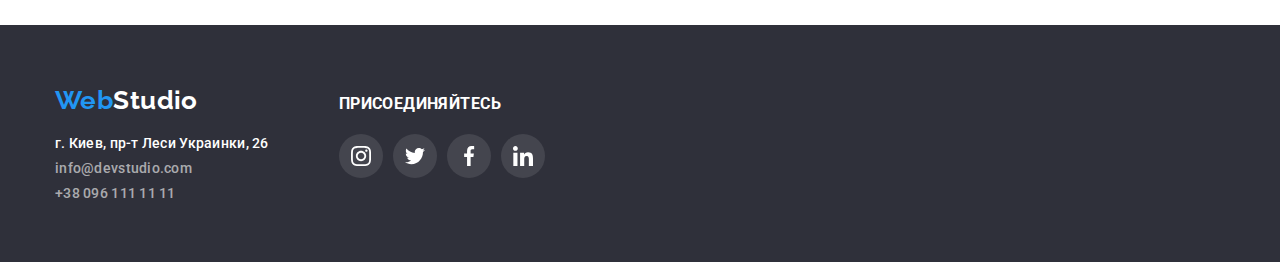
==== commit 63a4fb13: "fix dz" ====
--- a/portfolio.html
+++ b/portfolio.html
@@ -143,8 +143,9 @@
             <address>
                 <ul class="footer-contacts item">
                     <li class="address-footer">г. Киев, пр-т Леси Украинки, 26</li>
-                    <li><a class="contacts-link-footer" href="mailto:info@devstudio.com">info@devstudio.com</a></li>
-                    <li><a class="contacts-link-footer" href="tel:+380961111111">+38 096 111 11 11</a></li>
+                    <li class="contacts-item"><a class="contacts-link-footer" href="mailto:info@devstudio.com">info@devstudio.com</a>
+                    </li>
+                    <li class="contacts-item"><a class="contacts-link-footer" href="tel:+380961111111">+38 096 111 11 11</a></li>
                 </ul>
             </address>
         </div>
--- a/css/style.css
+++ b/css/style.css
@@ -138,10 +138,9 @@
 .contacts-link-footer {
   color: rgba(255, 255, 255, 0.6);
   text-decoration: none;
-  padding-bottom: 9px;
   display: block;
 }
-.contacts-link-foote:not(:last-child) {
+.contacts-item:not(:last-child) {
   padding-bottom: 9px;
 }
 .heading-footer {
@@ -174,7 +173,7 @@
 .footer-element {
   margin-right: 70px;
 }
-.footer-item {
+.footer-item:not(:last-child) {
   margin-right: 10px;
 }
 .footer-link:hover,
@@ -376,7 +375,7 @@
 .icons-link:focus {
   background-color: var(--accent-color);
 }
-.social-item {
+.social-item:not(:last-child) {
   margin-right: 10px;
 }
 
@@ -394,7 +393,7 @@
   justify-content: center;
   border-radius: 5%;
 }
-.client-item {
+.client-item:not(:last-child) {
   margin-right: 30px;
 }
 
